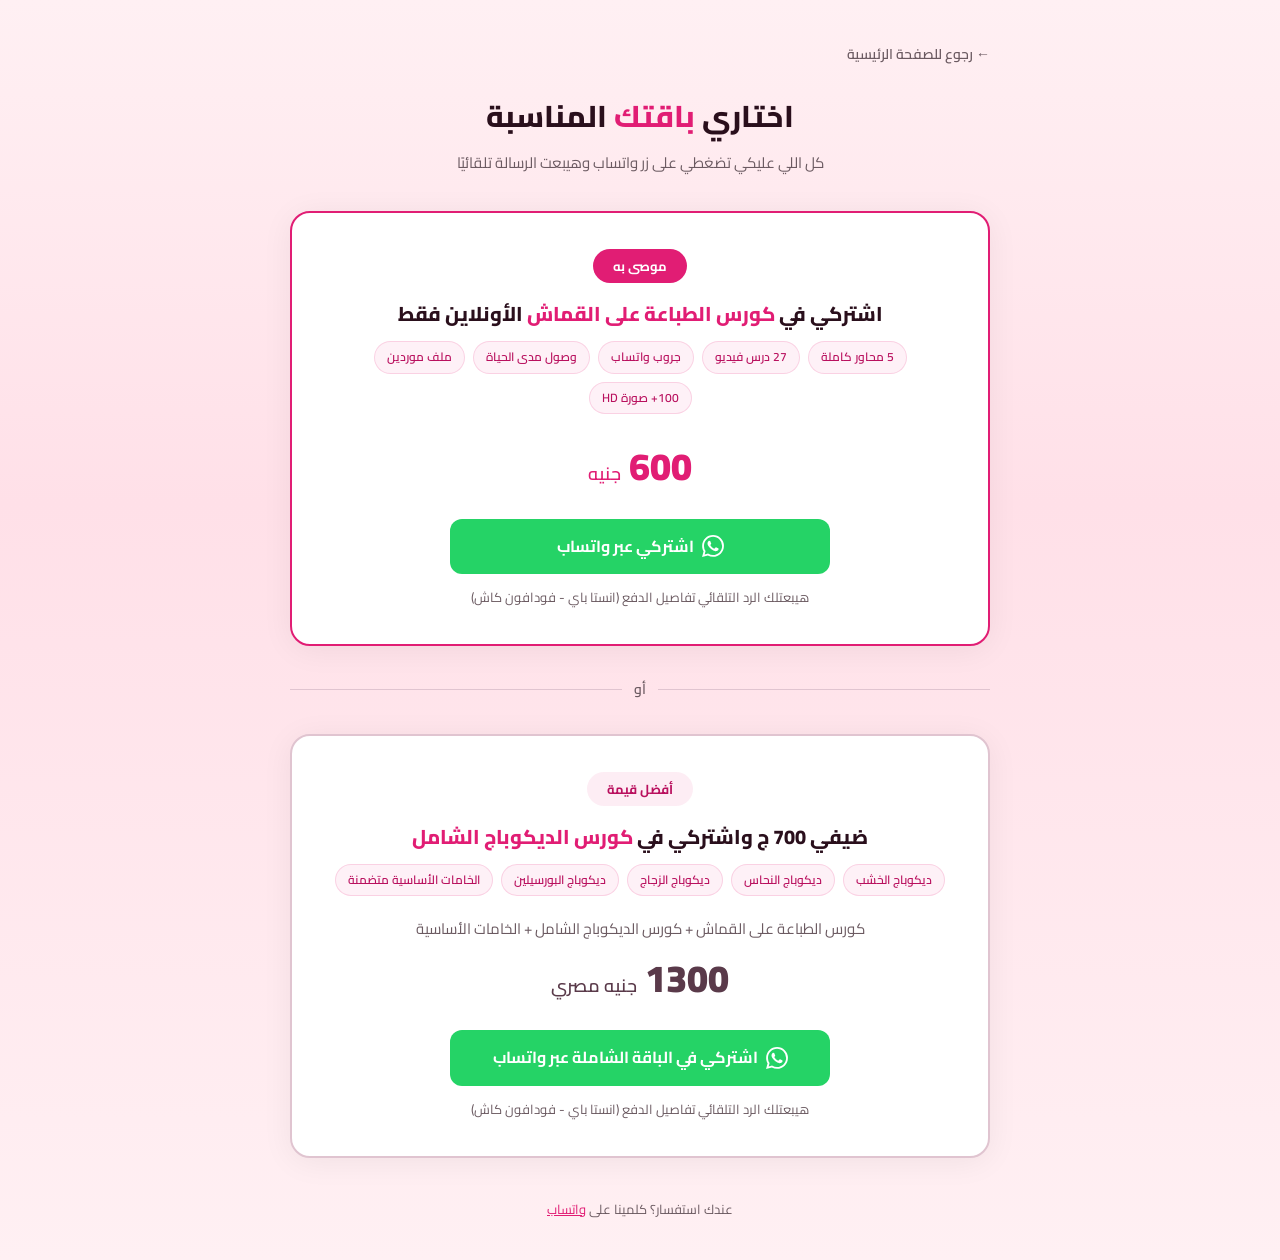
==== web/checkout.html @ ddaeebe0 "Update landing page with decoupage upsell, new assets, and checkout. Add journey/review/decoupage im" ====
<!DOCTYPE html>
<html dir="rtl" lang="ar">
<head>
<meta charset="UTF-8">
<meta name="viewport" content="width=device-width, initial-scale=1.0">
<title>Dokkan Decor — إتمام الاشتراك</title>
<link href="https://fonts.googleapis.com/css2?family=Cairo:wght@400;600;700;800;900&display=swap" rel="stylesheet">
<style>
*,*::before,*::after{margin:0;padding:0;box-sizing:border-box}
html{scroll-behavior:smooth}
body{
  font-family:'Cairo',sans-serif;
  background:linear-gradient(180deg,#fff0f3 0%,#ffe0e8 40%,#fff0f3 100%);
  color:#2a0f1c;line-height:1.7;overflow-x:hidden;min-height:100vh;
  display:flex;flex-direction:column;align-items:center;justify-content:center;
  padding:40px 20px
}

:root{
  --rose-primary:#e11d74;
  --rose-dark:#b9105e;
  --red-accent:#e63950;
  --gray-text:#6b5a61;
  --dark-text:#2a0f1c;
  --blush-bg-3:#ffe8ef;
}

a{text-decoration:none;color:inherit}
ul{list-style:none}
img{max-width:100%;display:block}

.container{max-width:700px;margin:0 auto;width:100%}

/* Back */
.back-link{
  display:inline-flex;align-items:center;gap:4px;color:var(--gray-text);
  font-size:14px;margin-bottom:24px;font-weight:600
}
.back-link:hover{color:var(--rose-primary)}

/* Header */
.checkout-header{text-align:center;margin-bottom:36px}
.checkout-header h1{font-size:30px;font-weight:800;color:var(--dark-text);margin-bottom:8px}
.checkout-header h1 .rose{color:var(--rose-primary)}
.checkout-header p{color:var(--gray-text);font-size:15px}

/* Options */
.options{display:flex;flex-direction:column;gap:24px}

.option-card{
  background:#fff;border-radius:20px;padding:36px 32px;text-align:center;
  box-shadow:0 4px 32px rgba(0,0,0,0.06);position:relative;
  border:2px solid transparent;transition:border .3s
}
.option-card--primary{border-color:var(--rose-primary)}
.option-card--secondary{border-color:#e0c4d0}

.option-badge{
  display:inline-block;padding:6px 20px;border-radius:20px;
  font-size:13px;font-weight:700;margin-bottom:16px
}
.option-badge--recommend{background:var(--rose-primary);color:#fff}
.option-badge--addon{background:rgba(225,29,116,0.08);color:var(--rose-dark)}

.option-card h3{font-size:20px;font-weight:800;color:var(--dark-text);margin-bottom:8px;line-height:1.5}
.option-card h3 .rose{color:var(--rose-primary)}

.option-includes{display:flex;flex-wrap:wrap;justify-content:center;gap:8px;margin:12px 0 20px}
.option-tag{
  background:rgba(225,29,116,0.06);border:1px solid rgba(225,29,116,0.15);
  padding:5px 12px;border-radius:20px;font-size:12px;color:var(--rose-dark);font-weight:600
}

.option-price{font-size:38px;font-weight:900;color:var(--rose-primary);margin-bottom:20px}
.option-card--secondary .option-price{color:#5a3a4a}
.option-price .currency{font-size:18px;font-weight:600}

/* WhatsApp Button */
.wp-btn{
  display:inline-flex;align-items:center;justify-content:center;gap:8px;
  background:#25D366;color:#fff;font-weight:700;font-size:16px;
  padding:14px 40px;border-radius:12px;border:none;cursor:pointer;
  transition:background .3s;font-family:inherit;width:100%;max-width:380px
}
.wp-btn:hover{background:#1da851}
.wp-btn svg{width:22px;height:22px;flex-shrink:0}

.option-note{font-size:13px;color:var(--gray-text);margin-top:12px}

/* Divider */
.divider-wrap{display:flex;align-items:center;gap:12px;margin:8px 0}
.divider-wrap .line{flex:1;height:1px;background:#e0c4d0}
.divider-wrap span{font-size:14px;color:var(--gray-text);font-weight:600}

/* Footer */
.checkout-footer{text-align:center;margin-top:40px}
.checkout-footer p{font-size:13px;color:var(--gray-text);line-height:1.7}
.checkout-footer a{color:var(--rose-primary);text-decoration:underline}

@media(max-width:480px){
  .option-card{padding:24px 16px}
  .checkout-header h1{font-size:24px}
  .option-price{font-size:30px}
  .wp-btn{font-size:15px;padding:12px 28px}
}
</style>
</head>
<body>

<div class="container">
  <a href="index.html" class="back-link">← رجوع للصفحة الرئيسية</a>

  <div class="checkout-header">
    <h1>اختاري <span class="rose">باقتك</span> المناسبة</h1>
    <p>كل اللي عليكي تضغطي على زر واتساب وهيبعت الرسالة تلقائيًا</p>
  </div>

  <div class="options">

    <!-- Option 1 — Online only -->
    <div class="option-card option-card--primary">
      <div class="option-badge option-badge--recommend">موصى به</div>
      <h3>اشتركي في <span class="rose">كورس الطباعة على القماش</span> الأونلاين فقط</h3>
      <div class="option-includes">
        <span class="option-tag">5 محاور كاملة</span>
        <span class="option-tag">27 درس فيديو</span>
        <span class="option-tag">جروب واتساب</span>
        <span class="option-tag">وصول مدى الحياة</span>
        <span class="option-tag">ملف موردين</span>
        <span class="option-tag">100+ صورة HD</span>
      </div>
      <p class="option-price">600 <span class="currency">جنيه</span></p>
      <a href="https://wa.me/201037307014?text=عايزة%20اشترك%20في%20كورس%20الطباعة%20على%20القماش%20الاونلاين" target="_blank" rel="noopener" class="wp-btn">
        <svg viewBox="0 0 24 24" fill="white"><path d="M17.472 14.382c-.297-.149-1.758-.867-2.03-.967-.273-.099-.471-.148-.67.15-.197.297-.767.966-.94 1.164-.173.199-.347.223-.644.075-.297-.15-1.255-.463-2.39-1.475-.883-.788-1.48-1.761-1.653-2.059-.173-.297-.018-.458.13-.606.134-.133.298-.347.446-.52.149-.174.198-.298.298-.497.099-.198.05-.371-.025-.52-.075-.149-.669-1.612-.916-2.207-.242-.579-.487-.5-.669-.51-.173-.008-.371-.01-.57-.01-.198 0-.52.074-.792.372-.272.297-1.04 1.016-1.04 2.479 0 1.462 1.065 2.875 1.213 3.074.149.198 2.096 3.2 5.077 4.487.709.306 1.262.489 1.694.625.712.227 1.36.195 1.871.118.571-.085 1.758-.719 2.006-1.413.248-.694.248-1.289.173-1.413-.074-.124-.272-.198-.57-.347m-5.421 7.403h-.004a9.87 9.87 0 0 1-5.031-1.378l-.361-.214-3.741.982.998-3.648-.235-.374a9.86 9.86 0 0 1-1.51-5.26c.001-5.45 4.436-9.884 9.888-9.884 2.64 0 5.122 1.03 6.988 2.898a9.825 9.825 0 0 1 2.893 6.994c-.003 5.45-4.437 9.884-9.885 9.884m8.413-18.297A11.815 11.815 0 0 0 12.05 0C5.495 0 .16 5.335.157 11.892c0 2.096.547 4.142 1.588 5.945L.057 24l6.305-1.654a11.882 11.882 0 0 0 5.683 1.448h.005c6.554 0 11.89-5.335 11.893-11.893a11.821 11.821 0 0 0-3.48-8.413z"/></svg>
        اشتركي عبر واتساب
      </a>
      <p class="option-note">هيبعتلك الرد التلقائي تفاصيل الدفع (انستا باي - فودافون كاش)</p>
    </div>

    <!-- Divider -->
    <div class="divider-wrap">
      <span class="line"></span>
      <span>أو</span>
      <span class="line"></span>
    </div>

    <!-- Option 2 — Bundle -->
    <div class="option-card option-card--secondary">
      <div class="option-badge option-badge--addon">أفضل قيمة</div>
      <h3>ضيفي 700 ج واشتركي في <span class="rose">كورس الديكوباج الشامل</span></h3>
      <div class="option-includes">
        <span class="option-tag">ديكوباج الخشب</span>
        <span class="option-tag">ديكوباج النحاس</span>
        <span class="option-tag">ديكوباج الزجاج</span>
        <span class="option-tag">ديكوباج البورسيلين</span>
        <span class="option-tag">الخامات الأساسية متضمنة</span>
      </div>
      <p style="font-size:15px;color:var(--gray-text);margin-bottom:4px">كورس الطباعة على القماش + كورس الديكوباج الشامل + الخامات الأساسية</p>
      <p class="option-price">1300 <span class="currency">جنيه مصري</span></p>
      <a href="https://wa.me/201037307014?text=عايزة%20اشترك%20في%20كورس%20الطباعة%20على%20القماش%20%2B%20كورس%20الديكوباج%20الشامل%20%2B%20الخامات%20الاساسية" target="_blank" rel="noopener" class="wp-btn">
        <svg viewBox="0 0 24 24" fill="white"><path d="M17.472 14.382c-.297-.149-1.758-.867-2.03-.967-.273-.099-.471-.148-.67.15-.197.297-.767.966-.94 1.164-.173.199-.347.223-.644.075-.297-.15-1.255-.463-2.39-1.475-.883-.788-1.48-1.761-1.653-2.059-.173-.297-.018-.458.13-.606.134-.133.298-.347.446-.52.149-.174.198-.298.298-.497.099-.198.05-.371-.025-.52-.075-.149-.669-1.612-.916-2.207-.242-.579-.487-.5-.669-.51-.173-.008-.371-.01-.57-.01-.198 0-.52.074-.792.372-.272.297-1.04 1.016-1.04 2.479 0 1.462 1.065 2.875 1.213 3.074.149.198 2.096 3.2 5.077 4.487.709.306 1.262.489 1.694.625.712.227 1.36.195 1.871.118.571-.085 1.758-.719 2.006-1.413.248-.694.248-1.289.173-1.413-.074-.124-.272-.198-.57-.347m-5.421 7.403h-.004a9.87 9.87 0 0 1-5.031-1.378l-.361-.214-3.741.982.998-3.648-.235-.374a9.86 9.86 0 0 1-1.51-5.26c.001-5.45 4.436-9.884 9.888-9.884 2.64 0 5.122 1.03 6.988 2.898a9.825 9.825 0 0 1 2.893 6.994c-.003 5.45-4.437 9.884-9.885 9.884m8.413-18.297A11.815 11.815 0 0 0 12.05 0C5.495 0 .16 5.335.157 11.892c0 2.096.547 4.142 1.588 5.945L.057 24l6.305-1.654a11.882 11.882 0 0 0 5.683 1.448h.005c6.554 0 11.89-5.335 11.893-11.893a11.821 11.821 0 0 0-3.48-8.413z"/></svg>
        اشتركي في الباقة الشاملة عبر واتساب
      </a>
      <p class="option-note">هيبعتلك الرد التلقائي تفاصيل الدفع (انستا باي - فودافون كاش)</p>
    </div>

  </div>

  <div class="checkout-footer">
    <p>عندك استفسار؟ كلمينا على <a href="https://wa.me/message/E364S4EJTY4MF1" target="_blank" rel="noopener">واتساب</a></p>
  </div>
</div>

</body>
</html>
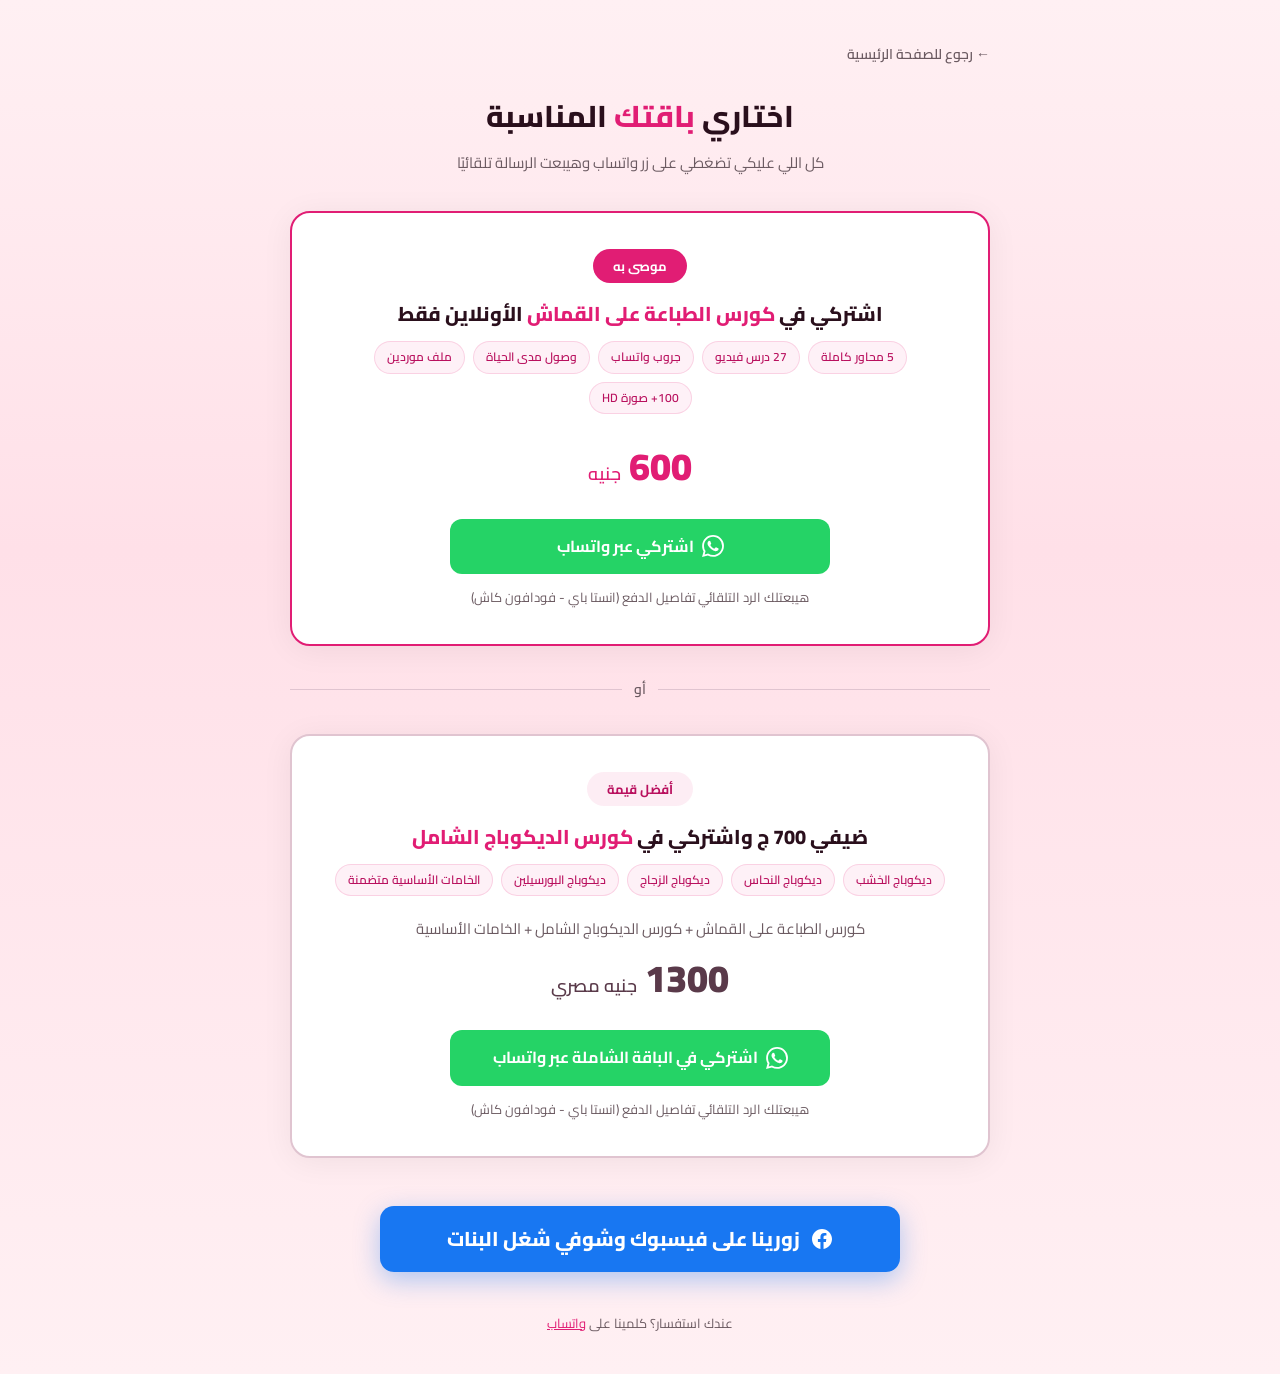
==== commit 12ff5a8c: "Update WhatsApp number and Facebook page link" ====
--- a/web/checkout.html
+++ b/web/checkout.html
@@ -5,6 +5,20 @@
 <meta name="viewport" content="width=device-width, initial-scale=1.0">
 <title>Dokkan Decor — إتمام الاشتراك</title>
 <link href="https://fonts.googleapis.com/css2?family=Cairo:wght@400;600;700;800;900&display=swap" rel="stylesheet">
+<!-- Facebook Pixel Code -->
+<script>
+!function(f,b,e,v,n,t,s)
+{if(f.fbq)return;n=f.fbq=function(){n.callMethod?
+n.callMethod.apply(n,arguments):n.queue.push(arguments)};
+if(!f._fbq)f._fbq=n;n.push=n;n.loaded=!0;n.version='2.0';
+n.queue=[];t=b.createElement(e);t.async=!0;
+t.src=v;s=b.getElementsByTagName(e)[0];
+s.parentNode.insertBefore(t,s)}(window, document,'script',
+'https://connect.facebook.net/en_US/fbevents.js');
+fbq('init', '264056869017572');
+fbq('track', 'PageView');
+</script>
+<!-- End Facebook Pixel Code -->
 <style>
 *,*::before,*::after{margin:0;padding:0;box-sizing:border-box}
 html{scroll-behavior:smooth}
@@ -28,6 +42,15 @@
 a{text-decoration:none;color:inherit}
 ul{list-style:none}
 img{max-width:100%;display:block}
+.fb-contact{display:flex;justify-content:center;margin:48px 0 24px}
+.fb-btn{
+  display:inline-flex;align-items:center;justify-content:center;gap:10px;
+  background:#1877f2;color:#fff;font-size:20px;font-weight:800;
+  padding:16px 40px;border-radius:14px;box-shadow:0 8px 26px rgba(24,119,242,0.35);
+  transition:transform .2s ease,background .3s;text-align:center;width:100%;max-width:520px
+}
+.fb-btn:hover{background:#1665cf;transform:translateY(-1px)}
+.fb-btn svg{width:24px;height:24px;flex-shrink:0}
 
 .container{max-width:700px;margin:0 auto;width:100%}
 
@@ -102,10 +125,14 @@
   .checkout-header h1{font-size:24px}
   .option-price{font-size:30px}
   .wp-btn{font-size:15px;padding:12px 28px}
+  .fb-btn{font-size:17px;padding:14px 18px}
 }
 </style>
 </head>
 <body>
+<noscript><img height="1" width="1" style="display:none"
+src="https://www.facebook.com/tr?id=264056869017572&ev=PageView&noscript=1"
+/></noscript>
 
 <div class="container">
   <a href="index.html" class="back-link">← رجوع للصفحة الرئيسية</a>
@@ -130,7 +157,7 @@
         <span class="option-tag">100+ صورة HD</span>
       </div>
       <p class="option-price">600 <span class="currency">جنيه</span></p>
-      <a href="https://wa.me/201037307014?text=عايزة%20اشترك%20في%20كورس%20الطباعة%20على%20القماش%20الاونلاين" target="_blank" rel="noopener" class="wp-btn">
+      <a href="https://wa.me/201553660994?text=عايزة%20اشترك%20في%20كورس%20الطباعة%20على%20القماش%20الاونلاين" target="_blank" rel="noopener" class="wp-btn">
         <svg viewBox="0 0 24 24" fill="white"><path d="M17.472 14.382c-.297-.149-1.758-.867-2.03-.967-.273-.099-.471-.148-.67.15-.197.297-.767.966-.94 1.164-.173.199-.347.223-.644.075-.297-.15-1.255-.463-2.39-1.475-.883-.788-1.48-1.761-1.653-2.059-.173-.297-.018-.458.13-.606.134-.133.298-.347.446-.52.149-.174.198-.298.298-.497.099-.198.05-.371-.025-.52-.075-.149-.669-1.612-.916-2.207-.242-.579-.487-.5-.669-.51-.173-.008-.371-.01-.57-.01-.198 0-.52.074-.792.372-.272.297-1.04 1.016-1.04 2.479 0 1.462 1.065 2.875 1.213 3.074.149.198 2.096 3.2 5.077 4.487.709.306 1.262.489 1.694.625.712.227 1.36.195 1.871.118.571-.085 1.758-.719 2.006-1.413.248-.694.248-1.289.173-1.413-.074-.124-.272-.198-.57-.347m-5.421 7.403h-.004a9.87 9.87 0 0 1-5.031-1.378l-.361-.214-3.741.982.998-3.648-.235-.374a9.86 9.86 0 0 1-1.51-5.26c.001-5.45 4.436-9.884 9.888-9.884 2.64 0 5.122 1.03 6.988 2.898a9.825 9.825 0 0 1 2.893 6.994c-.003 5.45-4.437 9.884-9.885 9.884m8.413-18.297A11.815 11.815 0 0 0 12.05 0C5.495 0 .16 5.335.157 11.892c0 2.096.547 4.142 1.588 5.945L.057 24l6.305-1.654a11.882 11.882 0 0 0 5.683 1.448h.005c6.554 0 11.89-5.335 11.893-11.893a11.821 11.821 0 0 0-3.48-8.413z"/></svg>
         اشتركي عبر واتساب
       </a>
@@ -157,7 +184,7 @@
       </div>
       <p style="font-size:15px;color:var(--gray-text);margin-bottom:4px">كورس الطباعة على القماش + كورس الديكوباج الشامل + الخامات الأساسية</p>
       <p class="option-price">1300 <span class="currency">جنيه مصري</span></p>
-      <a href="https://wa.me/201037307014?text=عايزة%20اشترك%20في%20كورس%20الطباعة%20على%20القماش%20%2B%20كورس%20الديكوباج%20الشامل%20%2B%20الخامات%20الاساسية" target="_blank" rel="noopener" class="wp-btn">
+      <a href="https://wa.me/201553660994?text=عايزة%20اشترك%20في%20كورس%20الطباعة%20على%20القماش%20%2B%20كورس%20الديكوباج%20الشامل%20%2B%20الخامات%20الاساسية" target="_blank" rel="noopener" class="wp-btn">
         <svg viewBox="0 0 24 24" fill="white"><path d="M17.472 14.382c-.297-.149-1.758-.867-2.03-.967-.273-.099-.471-.148-.67.15-.197.297-.767.966-.94 1.164-.173.199-.347.223-.644.075-.297-.15-1.255-.463-2.39-1.475-.883-.788-1.48-1.761-1.653-2.059-.173-.297-.018-.458.13-.606.134-.133.298-.347.446-.52.149-.174.198-.298.298-.497.099-.198.05-.371-.025-.52-.075-.149-.669-1.612-.916-2.207-.242-.579-.487-.5-.669-.51-.173-.008-.371-.01-.57-.01-.198 0-.52.074-.792.372-.272.297-1.04 1.016-1.04 2.479 0 1.462 1.065 2.875 1.213 3.074.149.198 2.096 3.2 5.077 4.487.709.306 1.262.489 1.694.625.712.227 1.36.195 1.871.118.571-.085 1.758-.719 2.006-1.413.248-.694.248-1.289.173-1.413-.074-.124-.272-.198-.57-.347m-5.421 7.403h-.004a9.87 9.87 0 0 1-5.031-1.378l-.361-.214-3.741.982.998-3.648-.235-.374a9.86 9.86 0 0 1-1.51-5.26c.001-5.45 4.436-9.884 9.888-9.884 2.64 0 5.122 1.03 6.988 2.898a9.825 9.825 0 0 1 2.893 6.994c-.003 5.45-4.437 9.884-9.885 9.884m8.413-18.297A11.815 11.815 0 0 0 12.05 0C5.495 0 .16 5.335.157 11.892c0 2.096.547 4.142 1.588 5.945L.057 24l6.305-1.654a11.882 11.882 0 0 0 5.683 1.448h.005c6.554 0 11.89-5.335 11.893-11.893a11.821 11.821 0 0 0-3.48-8.413z"/></svg>
         اشتركي في الباقة الشاملة عبر واتساب
       </a>
@@ -166,8 +193,15 @@
 
   </div>
 
+  <div class="fb-contact">
+    <a href="https://www.facebook.com/freedecoupage" target="_blank" rel="noopener" class="fb-btn" aria-label="تابعينا على فيسبوك">
+      <svg viewBox="0 0 24 24" fill="white" aria-hidden="true"><path d="M22 12.06C22 6.49 17.52 2 12 2S2 6.49 2 12.06C2 17.09 5.66 21.26 10.44 22v-7.03H7.9V12.06h2.54V9.84c0-2.5 1.49-3.89 3.77-3.89 1.09 0 2.23.2 2.23.2v2.46h-1.26c-1.24 0-1.63.77-1.63 1.56v1.88h2.77l-.44 2.91h-2.33V22C18.34 21.26 22 17.09 22 12.06z"/></svg>
+      زورينا على فيسبوك وشوفي شغل البنات
+    </a>
+  </div>
+
   <div class="checkout-footer">
-    <p>عندك استفسار؟ كلمينا على <a href="https://wa.me/message/E364S4EJTY4MF1" target="_blank" rel="noopener">واتساب</a></p>
+    <p>عندك استفسار؟ كلمينا على <a href="https://wa.me/201553660994" target="_blank" rel="noopener">واتساب</a></p>
   </div>
 </div>
 
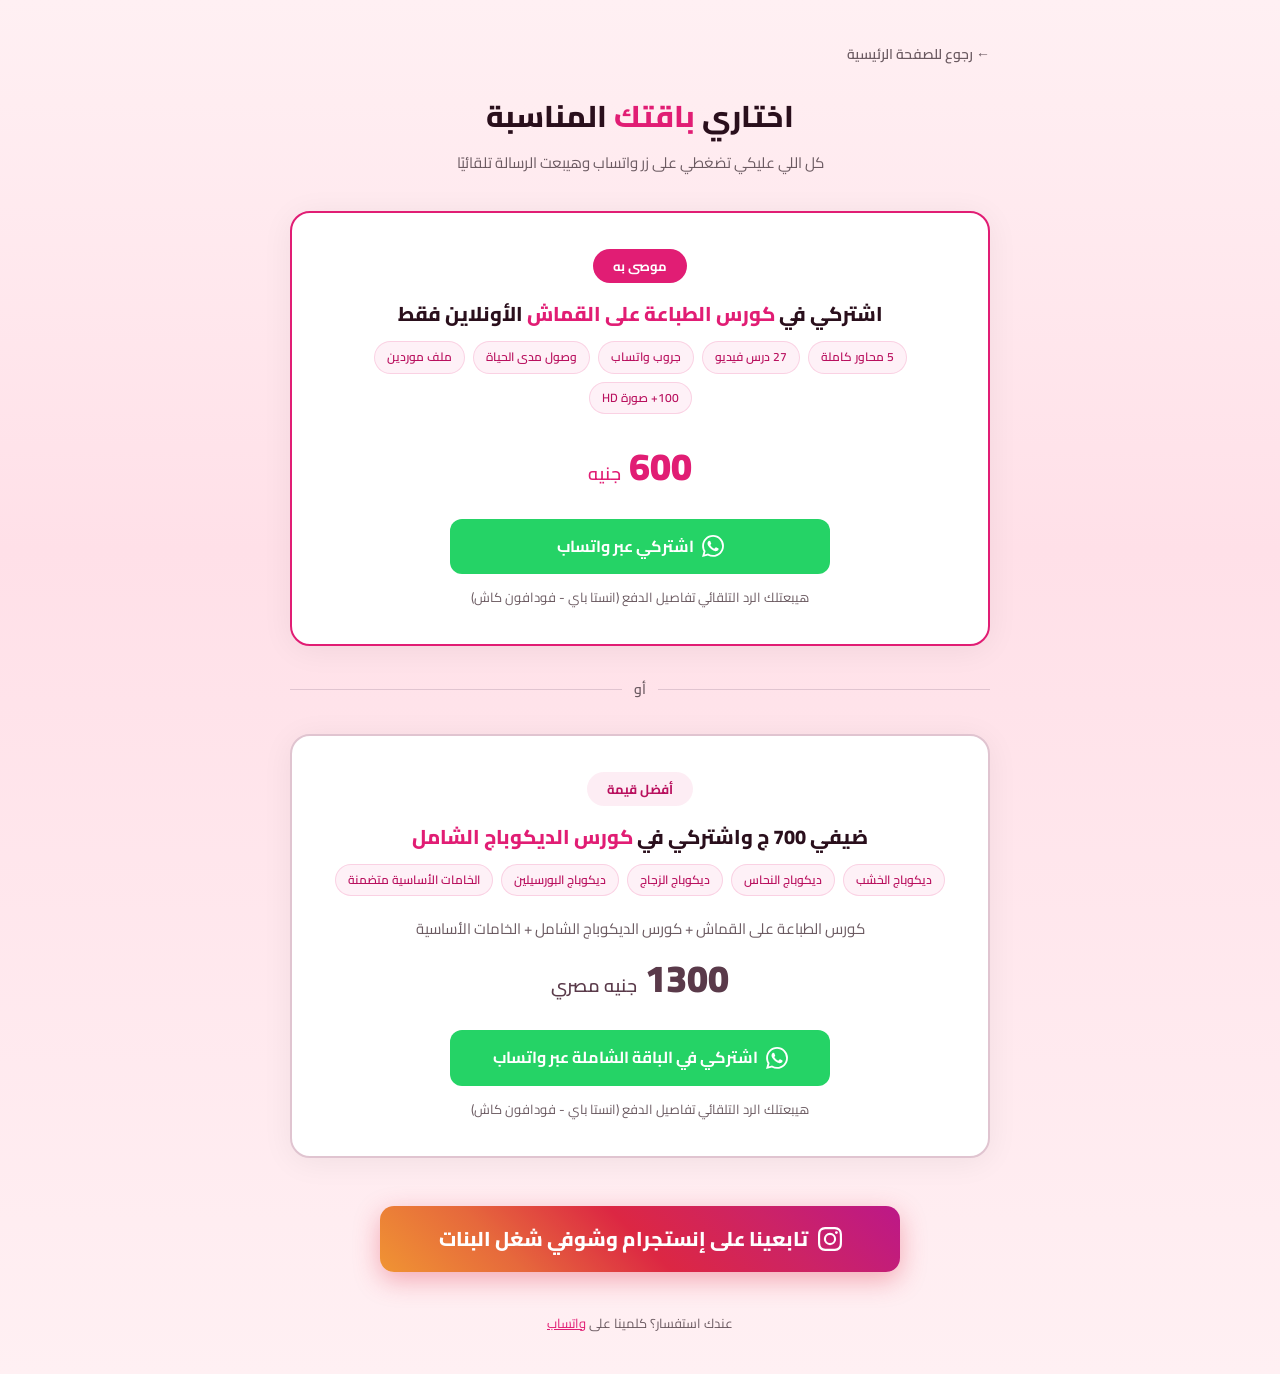
==== commit b45e35b0: "تحسينات الموقع: تغيير قسم الفيسبوك إلى إنستجرام، تحديث رقم الهاتف، حذف صورة upsell، تكبير بادج عرض خ" ====
--- a/web/checkout.html
+++ b/web/checkout.html
@@ -42,15 +42,16 @@
 a{text-decoration:none;color:inherit}
 ul{list-style:none}
 img{max-width:100%;display:block}
-.fb-contact{display:flex;justify-content:center;margin:48px 0 24px}
-.fb-btn{
+.ig-contact{display:flex;justify-content:center;margin:48px 0 24px}
+.ig-btn{
   display:inline-flex;align-items:center;justify-content:center;gap:10px;
-  background:#1877f2;color:#fff;font-size:20px;font-weight:800;
-  padding:16px 40px;border-radius:14px;box-shadow:0 8px 26px rgba(24,119,242,0.35);
-  transition:transform .2s ease,background .3s;text-align:center;width:100%;max-width:520px
-}
-.fb-btn:hover{background:#1665cf;transform:translateY(-1px)}
-.fb-btn svg{width:24px;height:24px;flex-shrink:0}
+  background:linear-gradient(45deg,#f09433,#e6683c,#dc2743,#cc2366,#bc1888);
+  color:#fff;font-size:20px;font-weight:800;
+  padding:16px 40px;border-radius:14px;box-shadow:0 8px 26px rgba(220,39,67,0.35);
+  transition:transform .2s ease,box-shadow .3s;text-align:center;width:100%;max-width:520px
+}
+.ig-btn:hover{box-shadow:0 10px 32px rgba(220,39,67,0.5);transform:translateY(-1px)}
+.ig-btn svg{width:24px;height:24px;flex-shrink:0}
 
 .container{max-width:700px;margin:0 auto;width:100%}
 
@@ -125,7 +126,7 @@
   .checkout-header h1{font-size:24px}
   .option-price{font-size:30px}
   .wp-btn{font-size:15px;padding:12px 28px}
-  .fb-btn{font-size:17px;padding:14px 18px}
+  .ig-btn{font-size:17px;padding:14px 18px}
 }
 </style>
 </head>
@@ -193,10 +194,10 @@
 
   </div>
 
-  <div class="fb-contact">
-    <a href="https://www.facebook.com/freedecoupage" target="_blank" rel="noopener" class="fb-btn" aria-label="تابعينا على فيسبوك">
-      <svg viewBox="0 0 24 24" fill="white" aria-hidden="true"><path d="M22 12.06C22 6.49 17.52 2 12 2S2 6.49 2 12.06C2 17.09 5.66 21.26 10.44 22v-7.03H7.9V12.06h2.54V9.84c0-2.5 1.49-3.89 3.77-3.89 1.09 0 2.23.2 2.23.2v2.46h-1.26c-1.24 0-1.63.77-1.63 1.56v1.88h2.77l-.44 2.91h-2.33V22C18.34 21.26 22 17.09 22 12.06z"/></svg>
-      زورينا على فيسبوك وشوفي شغل البنات
+  <div class="ig-contact">
+    <a href="https://www.instagram.com/yosra_decoupage?igsh=MTdlcGM1aXE0dXpuMw==" target="_blank" rel="noopener" class="ig-btn" aria-label="تابعينا على إنستجرام">
+      <svg viewBox="0 0 24 24" fill="white" aria-hidden="true"><path d="M12 2.163c3.204 0 3.584.012 4.85.07 3.252.148 4.771 1.691 4.919 4.919.058 1.265.069 1.645.069 4.849 0 3.205-.012 3.584-.069 4.849-.149 3.225-1.664 4.771-4.919 4.919-1.266.058-1.644.07-4.85.07-3.204 0-3.584-.012-4.849-.07-3.26-.149-4.771-1.699-4.919-4.92-.058-1.265-.07-1.644-.07-4.849 0-3.204.013-3.583.07-4.849.149-3.227 1.664-4.771 4.919-4.919 1.266-.057 1.645-.069 4.849-.069zM12 0C8.741 0 8.333.014 7.053.072 2.695.272.273 2.69.073 7.052.014 8.333 0 8.741 0 12c0 3.259.014 3.668.072 4.948.2 4.358 2.618 6.78 6.98 6.98C8.333 23.986 8.741 24 12 24c3.259 0 3.668-.014 4.948-.072 4.354-.2 6.782-2.618 6.979-6.98.059-1.28.073-1.689.073-4.948 0-3.259-.014-3.667-.072-4.947-.196-4.354-2.617-6.78-6.979-6.98C15.668.014 15.259 0 12 0zm0 5.838a6.162 6.162 0 100 12.324 6.162 6.162 0 000-12.324zM12 16a4 4 0 110-8 4 4 0 010 8zm6.406-11.845a1.44 1.44 0 100 2.881 1.44 1.44 0 000-2.881z"/></svg>
+      تابعينا على إنستجرام وشوفي شغل البنات
     </a>
   </div>
 
